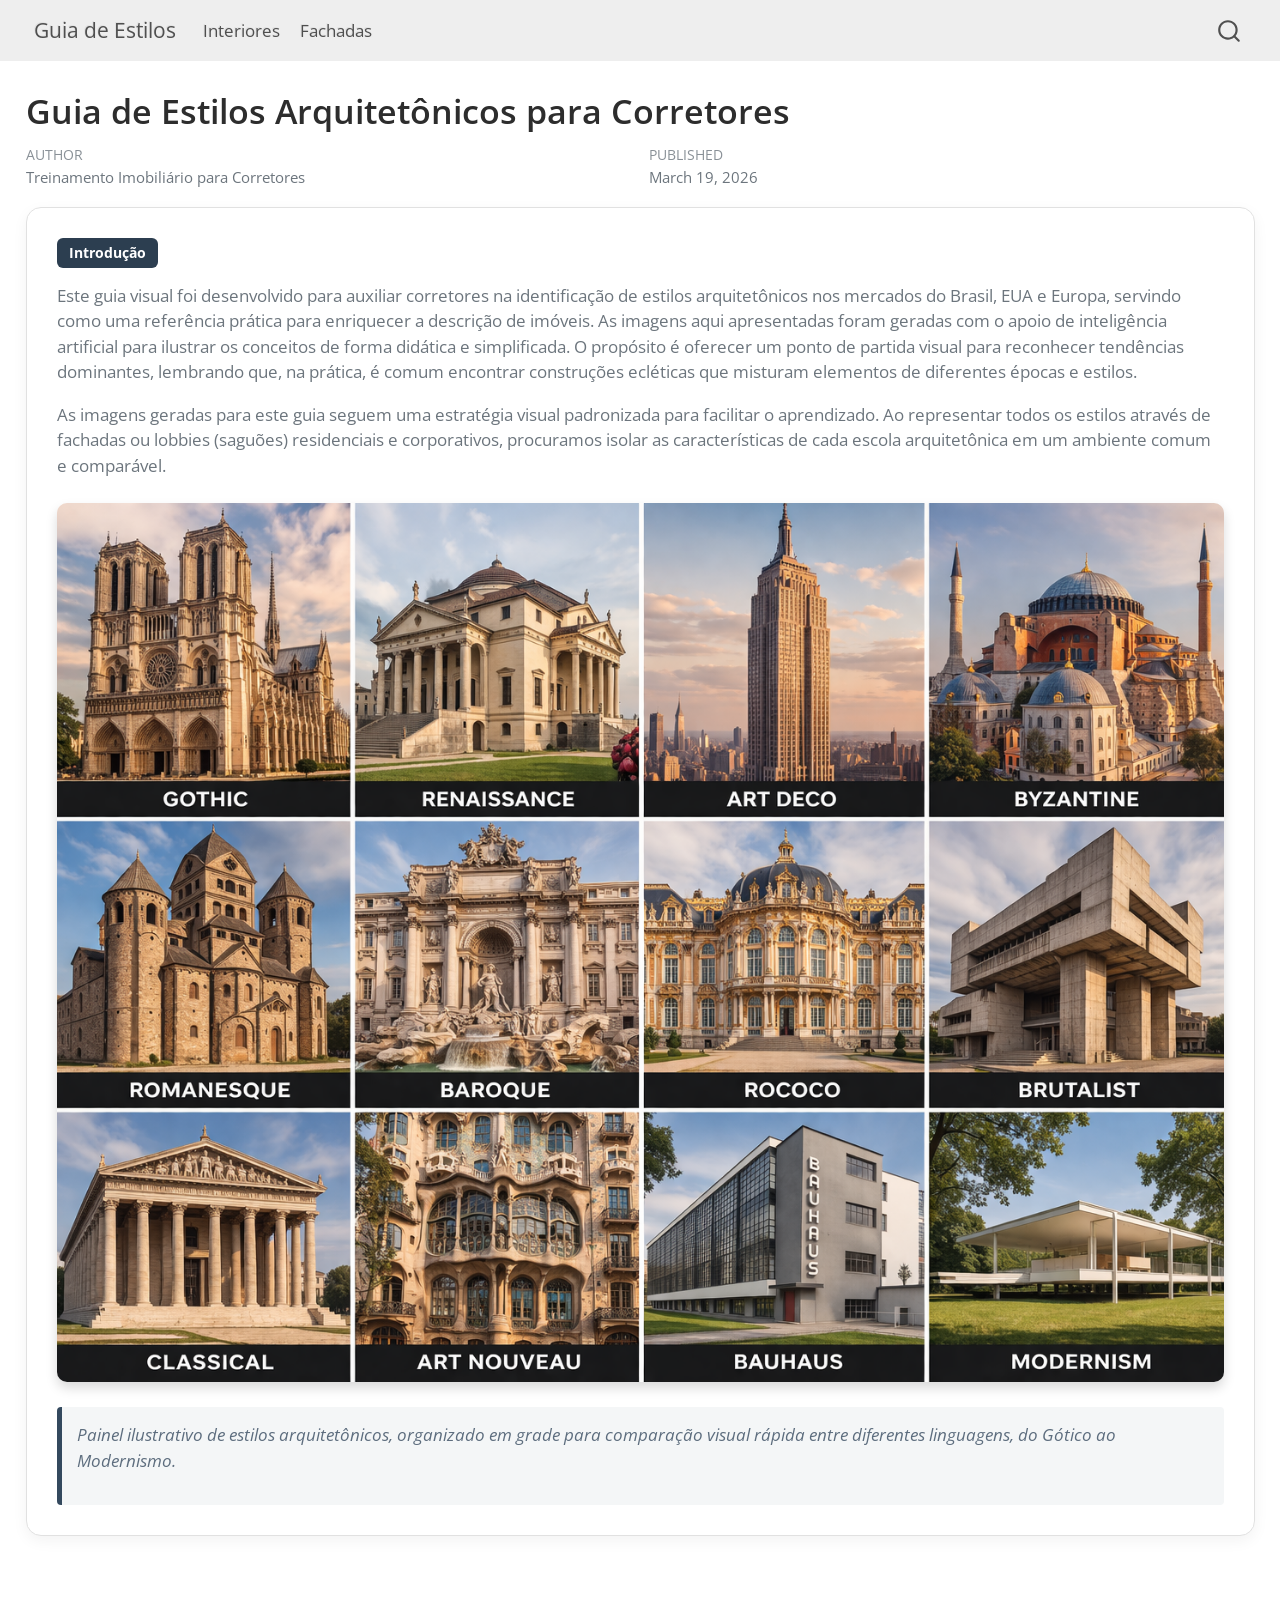
==== index.html @ 8d15aed4 "regular maintenance" ====
<!DOCTYPE html>
<html xmlns="http://www.w3.org/1999/xhtml" lang="en" xml:lang="en"><head>

<meta charset="utf-8">
<meta name="generator" content="quarto-1.8.25">

<meta name="viewport" content="width=device-width, initial-scale=1.0, user-scalable=yes">

<meta name="author" content="Treinamento Imobiliário para Corretores">
<meta name="dcterms.date" content="2026-03-19">

<title>Guia de Estilos Arquitetônicos para Corretores – Guia de Estilos</title>
<style>
code{white-space: pre-wrap;}
span.smallcaps{font-variant: small-caps;}
div.columns{display: flex; gap: min(4vw, 1.5em);}
div.column{flex: auto; overflow-x: auto;}
div.hanging-indent{margin-left: 1.5em; text-indent: -1.5em;}
ul.task-list{list-style: none;}
ul.task-list li input[type="checkbox"] {
  width: 0.8em;
  margin: 0 0.8em 0.2em -1em; /* quarto-specific, see https://github.com/quarto-dev/quarto-cli/issues/4556 */ 
  vertical-align: middle;
}
</style>


<script src="site_libs/quarto-nav/quarto-nav.js"></script>
<script src="site_libs/quarto-nav/headroom.min.js"></script>
<script src="site_libs/clipboard/clipboard.min.js"></script>
<script src="site_libs/quarto-search/autocomplete.umd.js"></script>
<script src="site_libs/quarto-search/fuse.min.js"></script>
<script src="site_libs/quarto-search/quarto-search.js"></script>
<meta name="quarto:offset" content="./">
<script src="site_libs/quarto-html/quarto.js" type="module"></script>
<script src="site_libs/quarto-html/tabsets/tabsets.js" type="module"></script>
<script src="site_libs/quarto-html/axe/axe-check.js" type="module"></script>
<script src="site_libs/quarto-html/popper.min.js"></script>
<script src="site_libs/quarto-html/tippy.umd.min.js"></script>
<script src="site_libs/quarto-html/anchor.min.js"></script>
<link href="site_libs/quarto-html/tippy.css" rel="stylesheet">
<link href="site_libs/quarto-html/quarto-syntax-highlighting-7b89279ff1a6dce999919e0e67d4d9ec.css" rel="stylesheet" id="quarto-text-highlighting-styles">
<script src="site_libs/bootstrap/bootstrap.min.js"></script>
<link href="site_libs/bootstrap/bootstrap-icons.css" rel="stylesheet">
<link href="site_libs/bootstrap/bootstrap-156c5022be28fb4ff5bb7c7b02de766a.min.css" rel="stylesheet" append-hash="true" id="quarto-bootstrap" data-mode="light">
<script src="site_libs/quarto-contrib/glightbox/glightbox.min.js"></script>
<link href="site_libs/quarto-contrib/glightbox/glightbox.min.css" rel="stylesheet">
<link href="site_libs/quarto-contrib/glightbox/lightbox.css" rel="stylesheet">
<script id="quarto-search-options" type="application/json">{
  "location": "navbar",
  "copy-button": false,
  "collapse-after": 3,
  "panel-placement": "end",
  "type": "overlay",
  "limit": 50,
  "keyboard-shortcut": [
    "f",
    "/",
    "s"
  ],
  "show-item-context": false,
  "language": {
    "search-no-results-text": "No results",
    "search-matching-documents-text": "matching documents",
    "search-copy-link-title": "Copy link to search",
    "search-hide-matches-text": "Hide additional matches",
    "search-more-match-text": "more match in this document",
    "search-more-matches-text": "more matches in this document",
    "search-clear-button-title": "Clear",
    "search-text-placeholder": "",
    "search-detached-cancel-button-title": "Cancel",
    "search-submit-button-title": "Submit",
    "search-label": "Search"
  }
}</script>


<link rel="stylesheet" href="custom.css">
</head>

<body class="floating nav-fixed quarto-light">

<div id="quarto-search-results"></div>
  <header id="quarto-header" class="headroom fixed-top">
    <nav class="navbar navbar-expand-lg " data-bs-theme="dark">
      <div class="navbar-container container-fluid">
      <div class="navbar-brand-container mx-auto">
    <a href="./index.html" class="navbar-brand navbar-brand-logo">
    </a>
    <a class="navbar-brand" href="./index.html">
    <span class="navbar-title">Guia de Estilos</span>
    </a>
  </div>
            <div id="quarto-search" class="" title="Search"></div>
          <button class="navbar-toggler" type="button" data-bs-toggle="collapse" data-bs-target="#navbarCollapse" aria-controls="navbarCollapse" role="menu" aria-expanded="false" aria-label="Toggle navigation" onclick="if (window.quartoToggleHeadroom) { window.quartoToggleHeadroom(); }">
  <span class="navbar-toggler-icon"></span>
</button>
          <div class="collapse navbar-collapse" id="navbarCollapse">
            <ul class="navbar-nav navbar-nav-scroll me-auto">
  <li class="nav-item">
    <a class="nav-link" href="./interiores.html"> 
<span class="menu-text">Interiores</span></a>
  </li>  
  <li class="nav-item">
    <a class="nav-link" href="./fachadas.html"> 
<span class="menu-text">Fachadas</span></a>
  </li>  
</ul>
          </div> <!-- /navcollapse -->
            <div class="quarto-navbar-tools">
</div>
      </div> <!-- /container-fluid -->
    </nav>
</header>
<!-- content -->
<div id="quarto-content" class="quarto-container page-columns page-rows-contents page-layout-full page-navbar">
<!-- sidebar -->
  
<div id="quarto-sidebar-glass" class="quarto-sidebar-collapse-item" data-bs-toggle="collapse" data-bs-target=".quarto-sidebar-collapse-item"></div>
<!-- margin-sidebar -->
    <div id="quarto-margin-sidebar" class="sidebar margin-sidebar zindex-bottom">
    </div>
<!-- main -->
<main class="content column-page" id="quarto-document-content">

<header id="title-block-header" class="quarto-title-block default">
<div class="quarto-title">
<h1 class="title">Guia de Estilos Arquitetônicos para Corretores</h1>
</div>



<div class="quarto-title-meta column-page">

    <div>
    <div class="quarto-title-meta-heading">Author</div>
    <div class="quarto-title-meta-contents">
             <p>Treinamento Imobiliário para Corretores </p>
          </div>
  </div>
    
    <div>
    <div class="quarto-title-meta-heading">Published</div>
    <div class="quarto-title-meta-contents">
      <p class="date">March 19, 2026</p>
    </div>
  </div>
  
    
  </div>
  


</header>


<div class="style-section">
<p><span class="category-tag">Introdução</span> Este guia visual foi desenvolvido para auxiliar corretores na identificação de estilos arquitetônicos nos mercados do Brasil, EUA e Europa, servindo como uma referência prática para enriquecer a descrição de imóveis. As imagens aqui apresentadas foram geradas com o apoio de inteligência artificial para ilustrar os conceitos de forma didática e simplificada. O propósito é oferecer um ponto de partida visual para reconhecer tendências dominantes, lembrando que, na prática, é comum encontrar construções ecléticas que misturam elementos de diferentes épocas e estilos.</p>
<p>As imagens geradas para este guia seguem uma estratégia visual padronizada para facilitar o aprendizado. Ao representar todos os estilos através de fachadas ou lobbies (saguões) residenciais e corporativos, procuramos isolar as características de cada escola arquitetônica em um ambiente comum e comparável.</p>
<div class="image-container">
<p><a href="fachadas/painel1.png" class="lightbox" data-gallery="quarto-lightbox-gallery-1"><img src="fachadas/painel1.png" class="img-fluid"></a></p>
</div>
<div class="broker-tip">
<p>Painel ilustrativo de estilos arquitetônicos, organizado em grade para comparação visual rápida entre diferentes linguagens, do Gótico ao Modernismo.</p>
</div>
</div>



</main> <!-- /main -->
<script id="quarto-html-after-body" type="application/javascript">
  window.document.addEventListener("DOMContentLoaded", function (event) {
    const icon = "";
    const anchorJS = new window.AnchorJS();
    anchorJS.options = {
      placement: 'right',
      icon: icon
    };
    anchorJS.add('.anchored');
    const isCodeAnnotation = (el) => {
      for (const clz of el.classList) {
        if (clz.startsWith('code-annotation-')) {                     
          return true;
        }
      }
      return false;
    }
    const onCopySuccess = function(e) {
      // button target
      const button = e.trigger;
      // don't keep focus
      button.blur();
      // flash "checked"
      button.classList.add('code-copy-button-checked');
      var currentTitle = button.getAttribute("title");
      button.setAttribute("title", "Copied!");
      let tooltip;
      if (window.bootstrap) {
        button.setAttribute("data-bs-toggle", "tooltip");
        button.setAttribute("data-bs-placement", "left");
        button.setAttribute("data-bs-title", "Copied!");
        tooltip = new bootstrap.Tooltip(button, 
          { trigger: "manual", 
            customClass: "code-copy-button-tooltip",
            offset: [0, -8]});
        tooltip.show();    
      }
      setTimeout(function() {
        if (tooltip) {
          tooltip.hide();
          button.removeAttribute("data-bs-title");
          button.removeAttribute("data-bs-toggle");
          button.removeAttribute("data-bs-placement");
        }
        button.setAttribute("title", currentTitle);
        button.classList.remove('code-copy-button-checked');
      }, 1000);
      // clear code selection
      e.clearSelection();
    }
    const getTextToCopy = function(trigger) {
      const outerScaffold = trigger.parentElement.cloneNode(true);
      const codeEl = outerScaffold.querySelector('code');
      for (const childEl of codeEl.children) {
        if (isCodeAnnotation(childEl)) {
          childEl.remove();
        }
      }
      return codeEl.innerText;
    }
    const clipboard = new window.ClipboardJS('.code-copy-button:not([data-in-quarto-modal])', {
      text: getTextToCopy
    });
    clipboard.on('success', onCopySuccess);
    if (window.document.getElementById('quarto-embedded-source-code-modal')) {
      const clipboardModal = new window.ClipboardJS('.code-copy-button[data-in-quarto-modal]', {
        text: getTextToCopy,
        container: window.document.getElementById('quarto-embedded-source-code-modal')
      });
      clipboardModal.on('success', onCopySuccess);
    }
      var localhostRegex = new RegExp(/^(?:http|https):\/\/localhost\:?[0-9]*\//);
      var mailtoRegex = new RegExp(/^mailto:/);
        var filterRegex = new RegExp('/' + window.location.host + '/');
      var isInternal = (href) => {
          return filterRegex.test(href) || localhostRegex.test(href) || mailtoRegex.test(href);
      }
      // Inspect non-navigation links and adorn them if external
     var links = window.document.querySelectorAll('a[href]:not(.nav-link):not(.navbar-brand):not(.toc-action):not(.sidebar-link):not(.sidebar-item-toggle):not(.pagination-link):not(.no-external):not([aria-hidden]):not(.dropdown-item):not(.quarto-navigation-tool):not(.about-link)');
      for (var i=0; i<links.length; i++) {
        const link = links[i];
        if (!isInternal(link.href)) {
          // undo the damage that might have been done by quarto-nav.js in the case of
          // links that we want to consider external
          if (link.dataset.originalHref !== undefined) {
            link.href = link.dataset.originalHref;
          }
        }
      }
    function tippyHover(el, contentFn, onTriggerFn, onUntriggerFn) {
      const config = {
        allowHTML: true,
        maxWidth: 500,
        delay: 100,
        arrow: false,
        appendTo: function(el) {
            return el.parentElement;
        },
        interactive: true,
        interactiveBorder: 10,
        theme: 'quarto',
        placement: 'bottom-start',
      };
      if (contentFn) {
        config.content = contentFn;
      }
      if (onTriggerFn) {
        config.onTrigger = onTriggerFn;
      }
      if (onUntriggerFn) {
        config.onUntrigger = onUntriggerFn;
      }
      window.tippy(el, config); 
    }
    const noterefs = window.document.querySelectorAll('a[role="doc-noteref"]');
    for (var i=0; i<noterefs.length; i++) {
      const ref = noterefs[i];
      tippyHover(ref, function() {
        // use id or data attribute instead here
        let href = ref.getAttribute('data-footnote-href') || ref.getAttribute('href');
        try { href = new URL(href).hash; } catch {}
        const id = href.replace(/^#\/?/, "");
        const note = window.document.getElementById(id);
        if (note) {
          return note.innerHTML;
        } else {
          return "";
        }
      });
    }
    const xrefs = window.document.querySelectorAll('a.quarto-xref');
    const processXRef = (id, note) => {
      // Strip column container classes
      const stripColumnClz = (el) => {
        el.classList.remove("page-full", "page-columns");
        if (el.children) {
          for (const child of el.children) {
            stripColumnClz(child);
          }
        }
      }
      stripColumnClz(note)
      if (id === null || id.startsWith('sec-')) {
        // Special case sections, only their first couple elements
        const container = document.createElement("div");
        if (note.children && note.children.length > 2) {
          container.appendChild(note.children[0].cloneNode(true));
          for (let i = 1; i < note.children.length; i++) {
            const child = note.children[i];
            if (child.tagName === "P" && child.innerText === "") {
              continue;
            } else {
              container.appendChild(child.cloneNode(true));
              break;
            }
          }
          if (window.Quarto?.typesetMath) {
            window.Quarto.typesetMath(container);
          }
          return container.innerHTML
        } else {
          if (window.Quarto?.typesetMath) {
            window.Quarto.typesetMath(note);
          }
          return note.innerHTML;
        }
      } else {
        // Remove any anchor links if they are present
        const anchorLink = note.querySelector('a.anchorjs-link');
        if (anchorLink) {
          anchorLink.remove();
        }
        if (window.Quarto?.typesetMath) {
          window.Quarto.typesetMath(note);
        }
        if (note.classList.contains("callout")) {
          return note.outerHTML;
        } else {
          return note.innerHTML;
        }
      }
    }
    for (var i=0; i<xrefs.length; i++) {
      const xref = xrefs[i];
      tippyHover(xref, undefined, function(instance) {
        instance.disable();
        let url = xref.getAttribute('href');
        let hash = undefined; 
        if (url.startsWith('#')) {
          hash = url;
        } else {
          try { hash = new URL(url).hash; } catch {}
        }
        if (hash) {
          const id = hash.replace(/^#\/?/, "");
          const note = window.document.getElementById(id);
          if (note !== null) {
            try {
              const html = processXRef(id, note.cloneNode(true));
              instance.setContent(html);
            } finally {
              instance.enable();
              instance.show();
            }
          } else {
            // See if we can fetch this
            fetch(url.split('#')[0])
            .then(res => res.text())
            .then(html => {
              const parser = new DOMParser();
              const htmlDoc = parser.parseFromString(html, "text/html");
              const note = htmlDoc.getElementById(id);
              if (note !== null) {
                const html = processXRef(id, note);
                instance.setContent(html);
              } 
            }).finally(() => {
              instance.enable();
              instance.show();
            });
          }
        } else {
          // See if we can fetch a full url (with no hash to target)
          // This is a special case and we should probably do some content thinning / targeting
          fetch(url)
          .then(res => res.text())
          .then(html => {
            const parser = new DOMParser();
            const htmlDoc = parser.parseFromString(html, "text/html");
            const note = htmlDoc.querySelector('main.content');
            if (note !== null) {
              // This should only happen for chapter cross references
              // (since there is no id in the URL)
              // remove the first header
              if (note.children.length > 0 && note.children[0].tagName === "HEADER") {
                note.children[0].remove();
              }
              const html = processXRef(null, note);
              instance.setContent(html);
            } 
          }).finally(() => {
            instance.enable();
            instance.show();
          });
        }
      }, function(instance) {
      });
    }
        let selectedAnnoteEl;
        const selectorForAnnotation = ( cell, annotation) => {
          let cellAttr = 'data-code-cell="' + cell + '"';
          let lineAttr = 'data-code-annotation="' +  annotation + '"';
          const selector = 'span[' + cellAttr + '][' + lineAttr + ']';
          return selector;
        }
        const selectCodeLines = (annoteEl) => {
          const doc = window.document;
          const targetCell = annoteEl.getAttribute("data-target-cell");
          const targetAnnotation = annoteEl.getAttribute("data-target-annotation");
          const annoteSpan = window.document.querySelector(selectorForAnnotation(targetCell, targetAnnotation));
          const lines = annoteSpan.getAttribute("data-code-lines").split(",");
          const lineIds = lines.map((line) => {
            return targetCell + "-" + line;
          })
          let top = null;
          let height = null;
          let parent = null;
          if (lineIds.length > 0) {
              //compute the position of the single el (top and bottom and make a div)
              const el = window.document.getElementById(lineIds[0]);
              top = el.offsetTop;
              height = el.offsetHeight;
              parent = el.parentElement.parentElement;
            if (lineIds.length > 1) {
              const lastEl = window.document.getElementById(lineIds[lineIds.length - 1]);
              const bottom = lastEl.offsetTop + lastEl.offsetHeight;
              height = bottom - top;
            }
            if (top !== null && height !== null && parent !== null) {
              // cook up a div (if necessary) and position it 
              let div = window.document.getElementById("code-annotation-line-highlight");
              if (div === null) {
                div = window.document.createElement("div");
                div.setAttribute("id", "code-annotation-line-highlight");
                div.style.position = 'absolute';
                parent.appendChild(div);
              }
              div.style.top = top - 2 + "px";
              div.style.height = height + 4 + "px";
              div.style.left = 0;
              let gutterDiv = window.document.getElementById("code-annotation-line-highlight-gutter");
              if (gutterDiv === null) {
                gutterDiv = window.document.createElement("div");
                gutterDiv.setAttribute("id", "code-annotation-line-highlight-gutter");
                gutterDiv.style.position = 'absolute';
                const codeCell = window.document.getElementById(targetCell);
                const gutter = codeCell.querySelector('.code-annotation-gutter');
                gutter.appendChild(gutterDiv);
              }
              gutterDiv.style.top = top - 2 + "px";
              gutterDiv.style.height = height + 4 + "px";
            }
            selectedAnnoteEl = annoteEl;
          }
        };
        const unselectCodeLines = () => {
          const elementsIds = ["code-annotation-line-highlight", "code-annotation-line-highlight-gutter"];
          elementsIds.forEach((elId) => {
            const div = window.document.getElementById(elId);
            if (div) {
              div.remove();
            }
          });
          selectedAnnoteEl = undefined;
        };
          // Handle positioning of the toggle
      window.addEventListener(
        "resize",
        throttle(() => {
          elRect = undefined;
          if (selectedAnnoteEl) {
            selectCodeLines(selectedAnnoteEl);
          }
        }, 10)
      );
      function throttle(fn, ms) {
      let throttle = false;
      let timer;
        return (...args) => {
          if(!throttle) { // first call gets through
              fn.apply(this, args);
              throttle = true;
          } else { // all the others get throttled
              if(timer) clearTimeout(timer); // cancel #2
              timer = setTimeout(() => {
                fn.apply(this, args);
                timer = throttle = false;
              }, ms);
          }
        };
      }
        // Attach click handler to the DT
        const annoteDls = window.document.querySelectorAll('dt[data-target-cell]');
        for (const annoteDlNode of annoteDls) {
          annoteDlNode.addEventListener('click', (event) => {
            const clickedEl = event.target;
            if (clickedEl !== selectedAnnoteEl) {
              unselectCodeLines();
              const activeEl = window.document.querySelector('dt[data-target-cell].code-annotation-active');
              if (activeEl) {
                activeEl.classList.remove('code-annotation-active');
              }
              selectCodeLines(clickedEl);
              clickedEl.classList.add('code-annotation-active');
            } else {
              // Unselect the line
              unselectCodeLines();
              clickedEl.classList.remove('code-annotation-active');
            }
          });
        }
    const findCites = (el) => {
      const parentEl = el.parentElement;
      if (parentEl) {
        const cites = parentEl.dataset.cites;
        if (cites) {
          return {
            el,
            cites: cites.split(' ')
          };
        } else {
          return findCites(el.parentElement)
        }
      } else {
        return undefined;
      }
    };
    var bibliorefs = window.document.querySelectorAll('a[role="doc-biblioref"]');
    for (var i=0; i<bibliorefs.length; i++) {
      const ref = bibliorefs[i];
      const citeInfo = findCites(ref);
      if (citeInfo) {
        tippyHover(citeInfo.el, function() {
          var popup = window.document.createElement('div');
          citeInfo.cites.forEach(function(cite) {
            var citeDiv = window.document.createElement('div');
            citeDiv.classList.add('hanging-indent');
            citeDiv.classList.add('csl-entry');
            var biblioDiv = window.document.getElementById('ref-' + cite);
            if (biblioDiv) {
              citeDiv.innerHTML = biblioDiv.innerHTML;
            }
            popup.appendChild(citeDiv);
          });
          return popup.innerHTML;
        });
      }
    }
  });
  </script>
</div> <!-- /content -->
<script>var lightboxQuarto = GLightbox({"closeEffect":"zoom","descPosition":"bottom","loop":false,"openEffect":"zoom","selector":".lightbox"});
(function() {
  let previousOnload = window.onload;
  window.onload = () => {
    if (previousOnload) {
      previousOnload();
    }
    lightboxQuarto.on('slide_before_load', (data) => {
      const { slideIndex, slideNode, slideConfig, player, trigger } = data;
      const href = trigger.getAttribute('href');
      if (href !== null) {
        const imgEl = window.document.querySelector(`a[href="${href}"] img`);
        if (imgEl !== null) {
          const srcAttr = imgEl.getAttribute("src");
          if (srcAttr && srcAttr.startsWith("data:")) {
            slideConfig.href = srcAttr;
          }
        }
      } 
    });
  
    lightboxQuarto.on('slide_after_load', (data) => {
      const { slideIndex, slideNode, slideConfig, player, trigger } = data;
      if (window.Quarto?.typesetMath) {
        window.Quarto.typesetMath(slideNode);
      }
    });
  
  };
  
})();
          </script>




</body></html>
---- site_libs/quarto-html/tippy.css ----
.tippy-box[data-animation=fade][data-state=hidden]{opacity:0}[data-tippy-root]{max-width:calc(100vw - 10px)}.tippy-box{position:relative;background-color:#333;color:#fff;border-radius:4px;font-size:14px;line-height:1.4;white-space:normal;outline:0;transition-property:transform,visibility,opacity}.tippy-box[data-placement^=top]>.tippy-arrow{bottom:0}.tippy-box[data-placement^=top]>.tippy-arrow:before{bottom:-7px;left:0;border-width:8px 8px 0;border-top-color:initial;transform-origin:center top}.tippy-box[data-placement^=bottom]>.tippy-arrow{top:0}.tippy-box[data-placement^=bottom]>.tippy-arrow:before{top:-7px;left:0;border-width:0 8px 8px;border-bottom-color:initial;transform-origin:center bottom}.tippy-box[data-placement^=left]>.tippy-arrow{right:0}.tippy-box[data-placement^=left]>.tippy-arrow:before{border-width:8px 0 8px 8px;border-left-color:initial;right:-7px;transform-origin:center left}.tippy-box[data-placement^=right]>.tippy-arrow{left:0}.tippy-box[data-placement^=right]>.tippy-arrow:before{left:-7px;border-width:8px 8px 8px 0;border-right-color:initial;transform-origin:center right}.tippy-box[data-inertia][data-state=visible]{transition-timing-function:cubic-bezier(.54,1.5,.38,1.11)}.tippy-arrow{width:16px;height:16px;color:#333}.tippy-arrow:before{content:"";position:absolute;border-color:transparent;border-style:solid}.tippy-content{position:relative;padding:5px 9px;z-index:1}
---- site_libs/quarto-html/quarto-syntax-highlighting-7b89279ff1a6dce999919e0e67d4d9ec.css ----
/* quarto syntax highlight colors */
:root {
  --quarto-hl-ot-color: #003B4F;
  --quarto-hl-at-color: #657422;
  --quarto-hl-ss-color: #20794D;
  --quarto-hl-an-color: #5E5E5E;
  --quarto-hl-fu-color: #4758AB;
  --quarto-hl-st-color: #20794D;
  --quarto-hl-cf-color: #003B4F;
  --quarto-hl-op-color: #5E5E5E;
  --quarto-hl-er-color: #AD0000;
  --quarto-hl-bn-color: #AD0000;
  --quarto-hl-al-color: #AD0000;
  --quarto-hl-va-color: #111111;
  --quarto-hl-bu-color: inherit;
  --quarto-hl-ex-color: inherit;
  --quarto-hl-pp-color: #AD0000;
  --quarto-hl-in-color: #5E5E5E;
  --quarto-hl-vs-color: #20794D;
  --quarto-hl-wa-color: #5E5E5E;
  --quarto-hl-do-color: #5E5E5E;
  --quarto-hl-im-color: #00769E;
  --quarto-hl-ch-color: #20794D;
  --quarto-hl-dt-color: #AD0000;
  --quarto-hl-fl-color: #AD0000;
  --quarto-hl-co-color: #5E5E5E;
  --quarto-hl-cv-color: #5E5E5E;
  --quarto-hl-cn-color: #8f5902;
  --quarto-hl-sc-color: #5E5E5E;
  --quarto-hl-dv-color: #AD0000;
  --quarto-hl-kw-color: #003B4F;
}

/* other quarto variables */
:root {
  --quarto-font-monospace: SFMono-Regular, Menlo, Monaco, Consolas, "Liberation Mono", "Courier New", monospace;
}

/* syntax highlight based on Pandoc's rules */
pre > code.sourceCode > span {
  color: #003B4F;
}

code.sourceCode > span {
  color: #003B4F;
}

div.sourceCode,
div.sourceCode pre.sourceCode {
  color: #003B4F;
}

/* Normal */
code span {
  color: #003B4F;
}

/* Alert */
code span.al {
  color: #AD0000;
  font-style: inherit;
}

/* Annotation */
code span.an {
  color: #5E5E5E;
  font-style: inherit;
}

/* Attribute */
code span.at {
  color: #657422;
  font-style: inherit;
}

/* BaseN */
code span.bn {
  color: #AD0000;
  font-style: inherit;
}

/* BuiltIn */
code span.bu {
  font-style: inherit;
}

/* ControlFlow */
code span.cf {
  color: #003B4F;
  font-weight: bold;
  font-style: inherit;
}

/* Char */
code span.ch {
  color: #20794D;
  font-style: inherit;
}

/* Constant */
code span.cn {
  color: #8f5902;
  font-style: inherit;
}

/* Comment */
code span.co {
  color: #5E5E5E;
  font-style: inherit;
}

/* CommentVar */
code span.cv {
  color: #5E5E5E;
  font-style: italic;
}

/* Documentation */
code span.do {
  color: #5E5E5E;
  font-style: italic;
}

/* DataType */
code span.dt {
  color: #AD0000;
  font-style: inherit;
}

/* DecVal */
code span.dv {
  color: #AD0000;
  font-style: inherit;
}

/* Error */
code span.er {
  color: #AD0000;
  font-style: inherit;
}

/* Extension */
code span.ex {
  font-style: inherit;
}

/* Float */
code span.fl {
  color: #AD0000;
  font-style: inherit;
}

/* Function */
code span.fu {
  color: #4758AB;
  font-style: inherit;
}

/* Import */
code span.im {
  color: #00769E;
  font-style: inherit;
}

/* Information */
code span.in {
  color: #5E5E5E;
  font-style: inherit;
}

/* Keyword */
code span.kw {
  color: #003B4F;
  font-weight: bold;
  font-style: inherit;
}

/* Operator */
code span.op {
  color: #5E5E5E;
  font-style: inherit;
}

/* Other */
code span.ot {
  color: #003B4F;
  font-style: inherit;
}

/* Preprocessor */
code span.pp {
  color: #AD0000;
  font-style: inherit;
}

/* SpecialChar */
code span.sc {
  color: #5E5E5E;
  font-style: inherit;
}

/* SpecialString */
code span.ss {
  color: #20794D;
  font-style: inherit;
}

/* String */
code span.st {
  color: #20794D;
  font-style: inherit;
}

/* Variable */
code span.va {
  color: #111111;
  font-style: inherit;
}

/* VerbatimString */
code span.vs {
  color: #20794D;
  font-style: inherit;
}

/* Warning */
code span.wa {
  color: #5E5E5E;
  font-style: italic;
}

.prevent-inlining {
  content: "</";
}

/*# sourceMappingURL=3944bc705cfaf4c80e56f77c5205168a.css.map */
---- custom.css ----
/* Isso remove a margem máxima que o Quarto impõe por padrão */
.quarto-container, .page-columns, .main-content {
  max-width: 100% !important;
  width: 100% !important;
}

.style-section {
  border: 1px solid #e1e1e1;
  padding: 30px;
  border-radius: 15px;
  margin-bottom: 60px;
  background-color: #ffffff;
  box-shadow: 0 5px 15px rgba(0,0,0,0.05);
}
.category-tag {
  display: block; 
  width: fit-content; 
  background-color: #2c3e50;
  color: white;
  padding: 4px 12px;
  border-radius: 6px;
  font-size: 0.85em;
  font-weight: bold;
  margin-bottom: 15px;
}
.broker-tip {
  font-style: italic;
  color: #5d6d7e;
  background-color: #f4f6f7;
  padding: 15px;
  border-left: 5px solid #34495e;
  margin-top: 15px;
  border-radius: 4px;
}
img {
  width: 100%; /* Garante que todas as imagens ocupem a mesma largura */
  max-width: 100%;
  border-radius: 10px;
  margin: 25px 0;
  display: block;
  margin-left: auto;
  margin-right: auto;
  box-shadow: 0 6px 12px rgba(0,0,0,0.15);
}
h2 { color: #2c3e50; border-bottom: 4px solid #2c3e50; padding-bottom: 15px; margin-top: 50px;}
h3 { color: #2980b9; margin-top: 35px; }

/* Removemos a restrição de tamanho da grid para que as imagens fiquem uniformes */
.image-container {
  width: 100%;
}
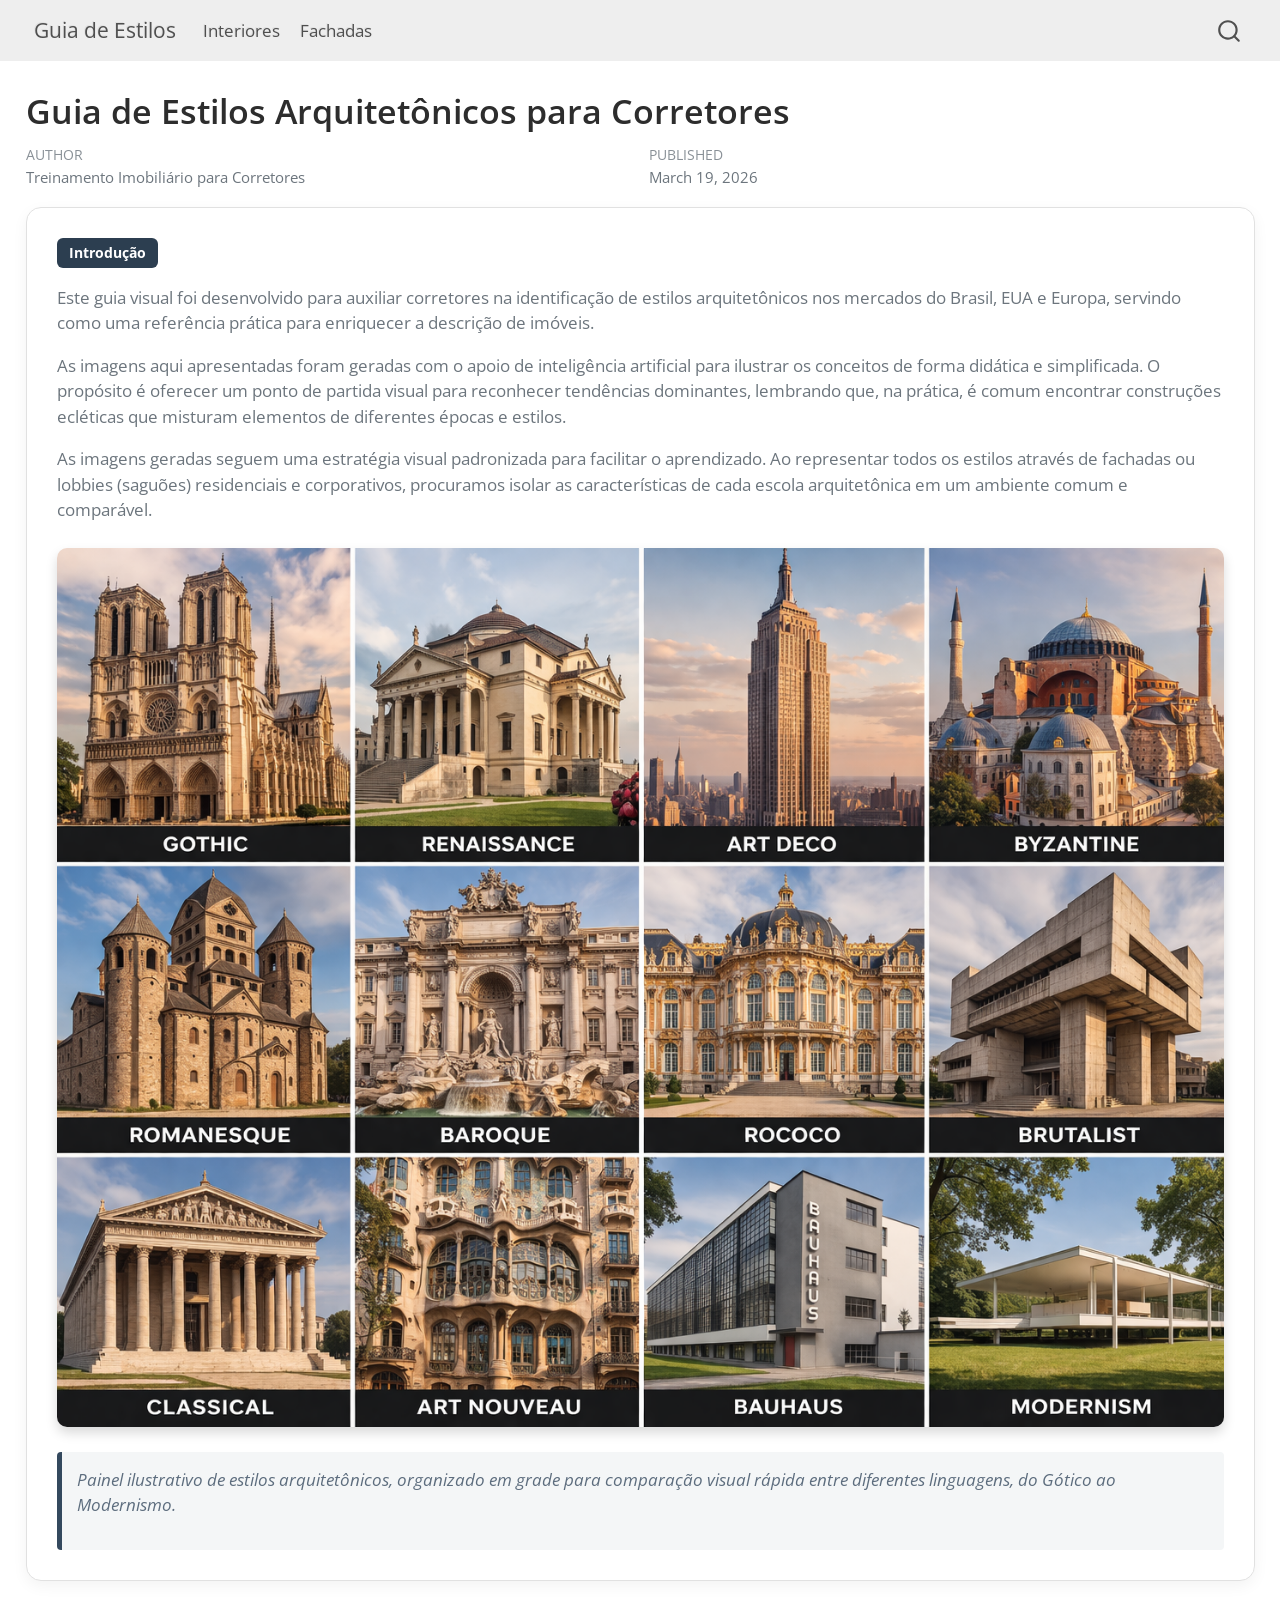
==== commit 1260e5d5: "regular maintenance" ====
--- a/index.html
+++ b/index.html
@@ -155,8 +155,15 @@
 
 
 <div class="style-section">
-<p><span class="category-tag">Introdução</span> Este guia visual foi desenvolvido para auxiliar corretores na identificação de estilos arquitetônicos nos mercados do Brasil, EUA e Europa, servindo como uma referência prática para enriquecer a descrição de imóveis. As imagens aqui apresentadas foram geradas com o apoio de inteligência artificial para ilustrar os conceitos de forma didática e simplificada. O propósito é oferecer um ponto de partida visual para reconhecer tendências dominantes, lembrando que, na prática, é comum encontrar construções ecléticas que misturam elementos de diferentes épocas e estilos.</p>
-<p>As imagens geradas para este guia seguem uma estratégia visual padronizada para facilitar o aprendizado. Ao representar todos os estilos através de fachadas ou lobbies (saguões) residenciais e corporativos, procuramos isolar as características de cada escola arquitetônica em um ambiente comum e comparável.</p>
+<p><span class="category-tag">Introdução</span></p>
+<div class="show-on-mobile">
+<p>Guia visual para auxiliar corretores na identificação de estilos arquitetônicos, com exemplos gerados por IA para fins didáticos. As imagens padronizadas facilitam a comparação, considerando que muitos imóveis combinam diferentes influências.</p>
+</div>
+<div class="hide-on-mobile">
+<p>Este guia visual foi desenvolvido para auxiliar corretores na identificação de estilos arquitetônicos nos mercados do Brasil, EUA e Europa, servindo como uma referência prática para enriquecer a descrição de imóveis.</p>
+<p>As imagens aqui apresentadas foram geradas com o apoio de inteligência artificial para ilustrar os conceitos de forma didática e simplificada. O propósito é oferecer um ponto de partida visual para reconhecer tendências dominantes, lembrando que, na prática, é comum encontrar construções ecléticas que misturam elementos de diferentes épocas e estilos.</p>
+<p>As imagens geradas seguem uma estratégia visual padronizada para facilitar o aprendizado. Ao representar todos os estilos através de fachadas ou lobbies (saguões) residenciais e corporativos, procuramos isolar as características de cada escola arquitetônica em um ambiente comum e comparável.</p>
+</div>
 <div class="image-container">
 <p><a href="fachadas/painel1.png" class="lightbox" data-gallery="quarto-lightbox-gallery-1"><img src="fachadas/painel1.png" class="img-fluid"></a></p>
 </div>
--- a/custom.css
+++ b/custom.css
@@ -51,3 +51,10 @@
   width: 100%;
 }
 
+.show-on-mobile { display: none; }
+
+@media (max-width: 768px) {
+  .hide-on-mobile { display: none; }
+  .show-on-mobile { display: block; }
+}
+
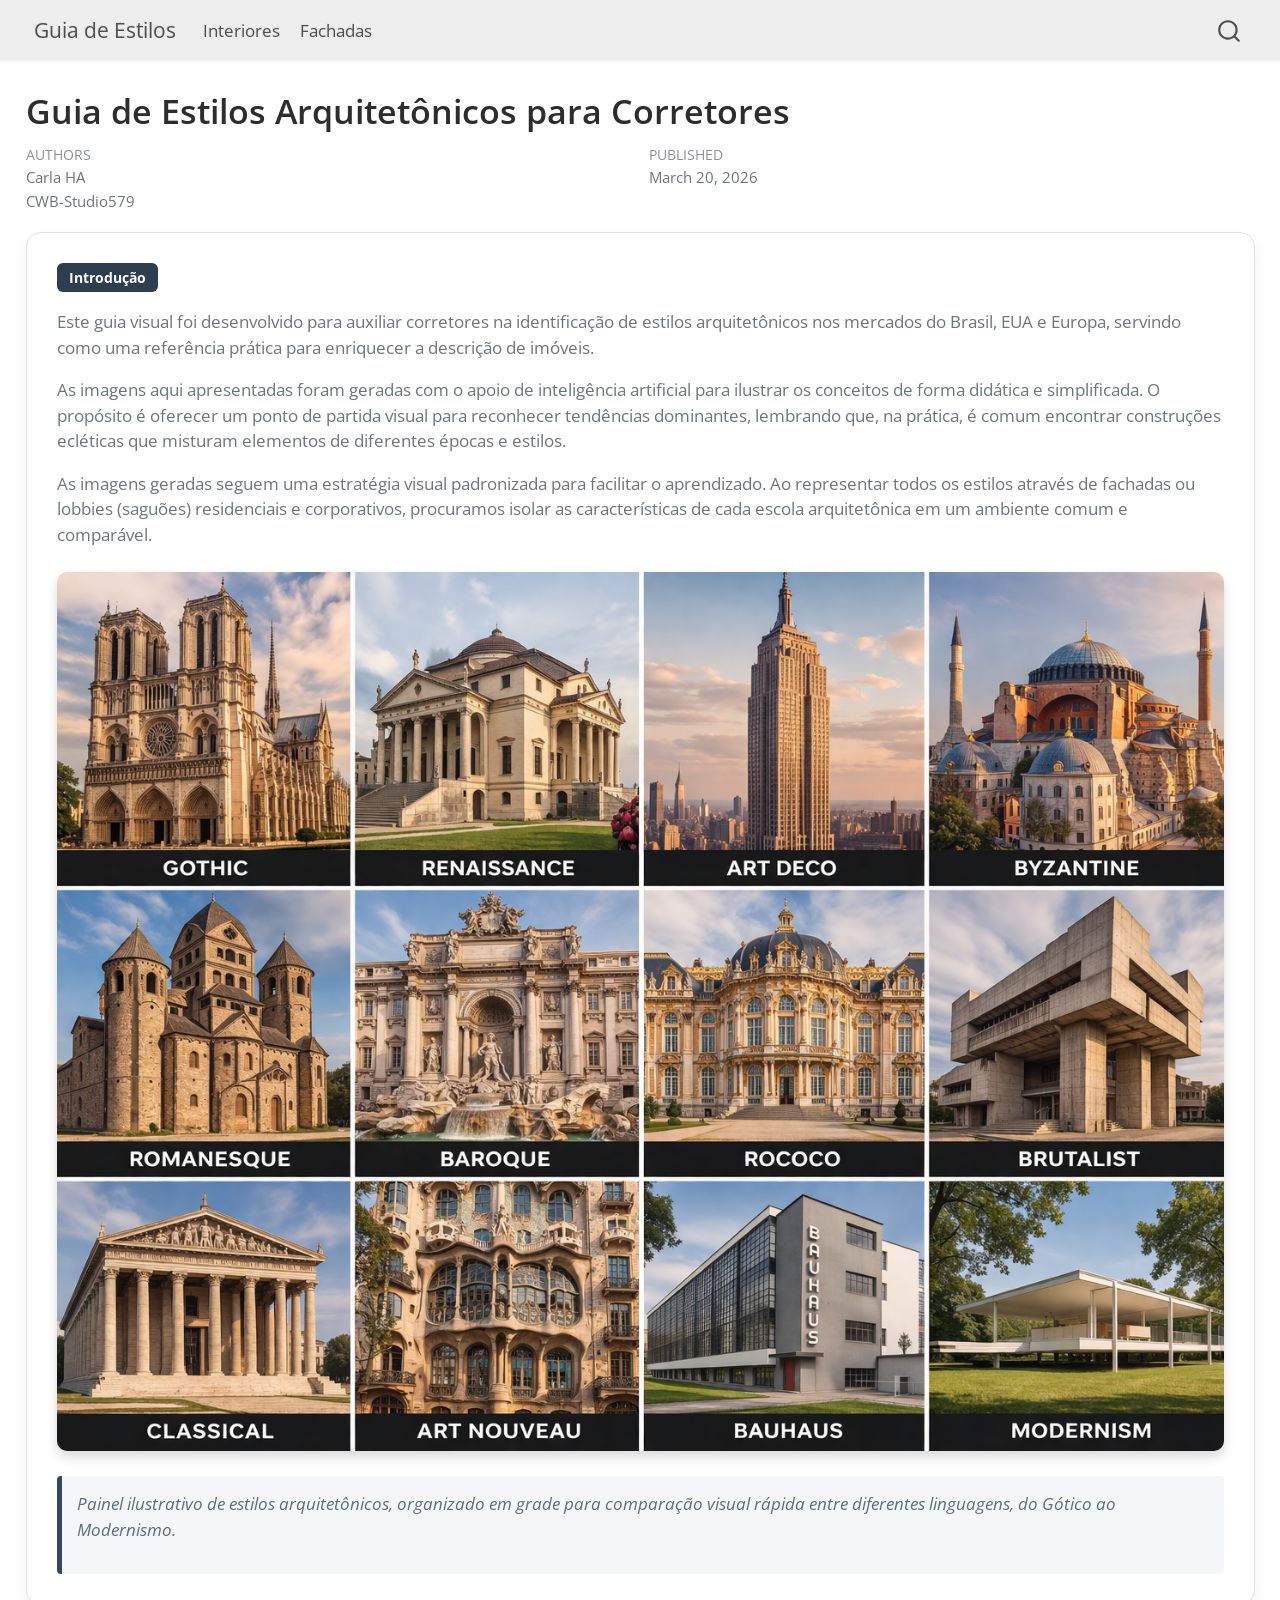
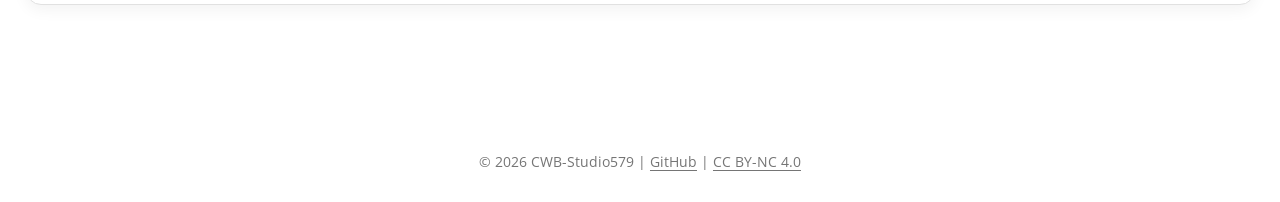
==== commit f633bdd5: "regular maintenance" ====
--- a/index.html
+++ b/index.html
@@ -6,8 +6,9 @@
 
 <meta name="viewport" content="width=device-width, initial-scale=1.0, user-scalable=yes">
 
-<meta name="author" content="Treinamento Imobiliário para Corretores">
-<meta name="dcterms.date" content="2026-03-19">
+<meta name="author" content="Carla HA">
+<meta name="author" content="CWB-Studio579">
+<meta name="dcterms.date" content="2026-03-20">
 
 <title>Guia de Estilos Arquitetônicos para Corretores – Guia de Estilos</title>
 <style>
@@ -133,16 +134,17 @@
 <div class="quarto-title-meta column-page">
 
     <div>
-    <div class="quarto-title-meta-heading">Author</div>
+    <div class="quarto-title-meta-heading">Authors</div>
     <div class="quarto-title-meta-contents">
-             <p>Treinamento Imobiliário para Corretores </p>
+             <p>Carla HA </p>
+             <p>CWB-Studio579 </p>
           </div>
   </div>
     
     <div>
     <div class="quarto-title-meta-heading">Published</div>
     <div class="quarto-title-meta-contents">
-      <p class="date">March 19, 2026</p>
+      <p class="date">March 20, 2026</p>
     </div>
   </div>
   
@@ -157,18 +159,21 @@
 <div class="style-section">
 <p><span class="category-tag">Introdução</span></p>
 <div class="show-on-mobile">
-<p>Guia visual para auxiliar corretores na identificação de estilos arquitetônicos, com exemplos gerados por IA para fins didáticos. As imagens padronizadas facilitam a comparação, considerando que muitos imóveis combinam diferentes influências.</p>
+Guia visual para auxiliar corretores na identificação de estilos arquitetônicos, com exemplos gerados por IA para fins didáticos. As imagens padronizadas facilitam a comparação, considerando que muitos imóveis combinam diferentes influências.
+<div class="tutorial-grid">
+<p><a href="./interiores.html" class="tutorial-card"> <img src="images/interiores.jpeg" alt="Tutorial 1"> </a> <a href="./fachadas.html" class="tutorial-card"> <img src="images/fachadas.jpeg" alt="Tutorial 2"> </a></p>
+</div>
 </div>
 <div class="hide-on-mobile">
 <p>Este guia visual foi desenvolvido para auxiliar corretores na identificação de estilos arquitetônicos nos mercados do Brasil, EUA e Europa, servindo como uma referência prática para enriquecer a descrição de imóveis.</p>
 <p>As imagens aqui apresentadas foram geradas com o apoio de inteligência artificial para ilustrar os conceitos de forma didática e simplificada. O propósito é oferecer um ponto de partida visual para reconhecer tendências dominantes, lembrando que, na prática, é comum encontrar construções ecléticas que misturam elementos de diferentes épocas e estilos.</p>
 <p>As imagens geradas seguem uma estratégia visual padronizada para facilitar o aprendizado. Ao representar todos os estilos através de fachadas ou lobbies (saguões) residenciais e corporativos, procuramos isolar as características de cada escola arquitetônica em um ambiente comum e comparável.</p>
-</div>
 <div class="image-container">
 <p><a href="fachadas/painel1.png" class="lightbox" data-gallery="quarto-lightbox-gallery-1"><img src="fachadas/painel1.png" class="img-fluid"></a></p>
 </div>
 <div class="broker-tip">
 <p>Painel ilustrativo de estilos arquitetônicos, organizado em grade para comparação visual rápida entre diferentes linguagens, do Gótico ao Modernismo.</p>
+</div>
 </div>
 </div>
 
@@ -576,6 +581,19 @@
   });
   </script>
 </div> <!-- /content -->
+<footer class="footer">
+  <div class="nav-footer">
+    <div class="nav-footer-left">
+      &nbsp;
+    </div>   
+    <div class="nav-footer-center">
+<p>© 2026 CWB-Studio579 | <a href="https://cwb-studio.github.io/arqs/">GitHub</a> | <a href="https://creativecommons.org/licenses/by-nc/4.0/">CC BY-NC 4.0</a></p>
+</div>
+    <div class="nav-footer-right">
+      &nbsp;
+    </div>
+  </div>
+</footer>
 <script>var lightboxQuarto = GLightbox({"closeEffect":"zoom","descPosition":"bottom","loop":false,"openEffect":"zoom","selector":".lightbox"});
 (function() {
   let previousOnload = window.onload;
--- a/custom.css
+++ b/custom.css
@@ -3,6 +3,13 @@
 .quarto-container, .page-columns, .main-content {
   max-width: 100% !important;
   width: 100% !important;
+}
+
+.quarto-title-block .subtitle {
+  font-size: 1.6rem;
+  font-weight: 700;
+  color: #D3AF37;
+  letter-spacing: 0.3px;
 }
 
 .style-section {
@@ -51,6 +58,52 @@
   width: 100%;
 }
 
+
+.tutorial-grid {
+  display: grid;
+  grid-template-columns: repeat(2, 180px); /* pequenos */
+  gap: 16px;
+  justify-content: center;
+}
+
+.tutorial-card {
+  width: 180px;
+  aspect-ratio: 1 / 1;
+  display: block;
+  overflow: hidden;
+  border-radius: 12px;
+  position: relative;
+}
+
+.tutorial-card:hover {
+  transform: translateY(-4px);
+  box-shadow: 0 8px 20px rgba(0,0,0,0.12);
+}
+
+.tutorial-card img {
+  width: 100%;
+  height: 100%;
+  object-fit: cover;
+}
+
+.card-title {
+  padding: 12px;
+  font-weight: 600;
+  color: #222;
+}
+
+@media (max-width: 768px) {
+  
+  .tutorial-grid {
+    grid-template-columns: 1fr;
+  }
+  
+  .tutorial-card {
+    width: 100%;
+  }
+  
+}
+
 .show-on-mobile { display: none; }
 
 @media (max-width: 768px) {
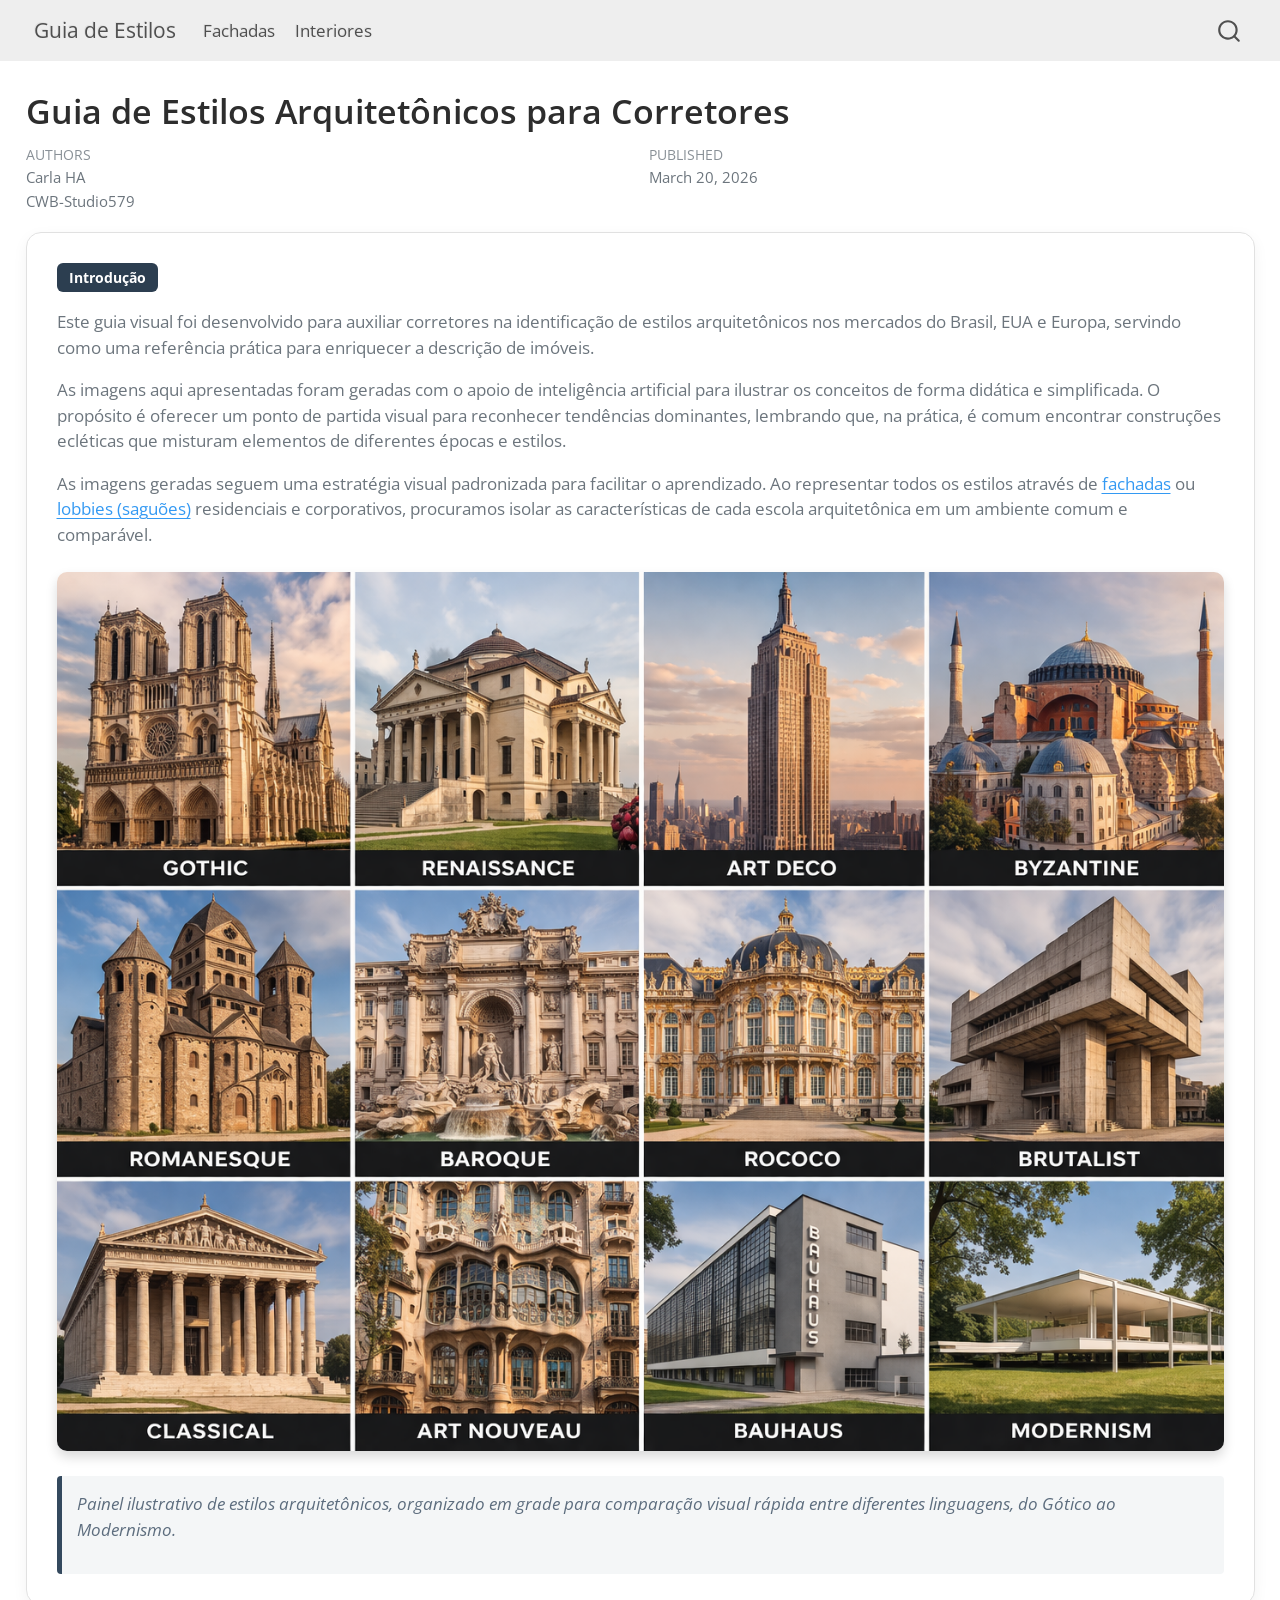
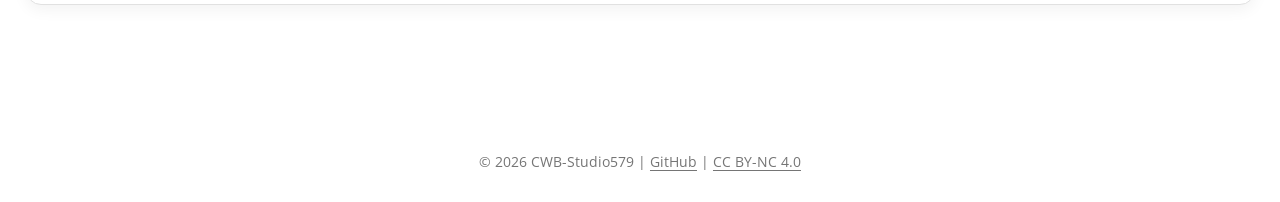
==== commit c7216b82: "regular maintenance" ====
--- a/index.html
+++ b/index.html
@@ -44,9 +44,6 @@
 <script src="site_libs/bootstrap/bootstrap.min.js"></script>
 <link href="site_libs/bootstrap/bootstrap-icons.css" rel="stylesheet">
 <link href="site_libs/bootstrap/bootstrap-156c5022be28fb4ff5bb7c7b02de766a.min.css" rel="stylesheet" append-hash="true" id="quarto-bootstrap" data-mode="light">
-<script src="site_libs/quarto-contrib/glightbox/glightbox.min.js"></script>
-<link href="site_libs/quarto-contrib/glightbox/glightbox.min.css" rel="stylesheet">
-<link href="site_libs/quarto-contrib/glightbox/lightbox.css" rel="stylesheet">
 <script id="quarto-search-options" type="application/json">{
   "location": "navbar",
   "copy-button": false,
@@ -99,12 +96,12 @@
           <div class="collapse navbar-collapse" id="navbarCollapse">
             <ul class="navbar-nav navbar-nav-scroll me-auto">
   <li class="nav-item">
+    <a class="nav-link" href="./fachadas.html"> 
+<span class="menu-text">Fachadas</span></a>
+  </li>  
+  <li class="nav-item">
     <a class="nav-link" href="./interiores.html"> 
 <span class="menu-text">Interiores</span></a>
-  </li>  
-  <li class="nav-item">
-    <a class="nav-link" href="./fachadas.html"> 
-<span class="menu-text">Fachadas</span></a>
   </li>  
 </ul>
           </div> <!-- /navcollapse -->
@@ -167,9 +164,9 @@
 <div class="hide-on-mobile">
 <p>Este guia visual foi desenvolvido para auxiliar corretores na identificação de estilos arquitetônicos nos mercados do Brasil, EUA e Europa, servindo como uma referência prática para enriquecer a descrição de imóveis.</p>
 <p>As imagens aqui apresentadas foram geradas com o apoio de inteligência artificial para ilustrar os conceitos de forma didática e simplificada. O propósito é oferecer um ponto de partida visual para reconhecer tendências dominantes, lembrando que, na prática, é comum encontrar construções ecléticas que misturam elementos de diferentes épocas e estilos.</p>
-<p>As imagens geradas seguem uma estratégia visual padronizada para facilitar o aprendizado. Ao representar todos os estilos através de fachadas ou lobbies (saguões) residenciais e corporativos, procuramos isolar as características de cada escola arquitetônica em um ambiente comum e comparável.</p>
+<p>As imagens geradas seguem uma estratégia visual padronizada para facilitar o aprendizado. Ao representar todos os estilos através de <a href="fachadas.html">fachadas</a> ou <a href="interiores.html">lobbies (saguões)</a> residenciais e corporativos, procuramos isolar as características de cada escola arquitetônica em um ambiente comum e comparável.</p>
 <div class="image-container">
-<p><a href="fachadas/painel1.png" class="lightbox" data-gallery="quarto-lightbox-gallery-1"><img src="fachadas/painel1.png" class="img-fluid"></a></p>
+<p><a href="fachadas.html"><img src="fachadas/painel1.png" class="img-fluid"></a></p>
 </div>
 <div class="broker-tip">
 <p>Painel ilustrativo de estilos arquitetônicos, organizado em grade para comparação visual rápida entre diferentes linguagens, do Gótico ao Modernismo.</p>
@@ -594,38 +591,6 @@
     </div>
   </div>
 </footer>
-<script>var lightboxQuarto = GLightbox({"closeEffect":"zoom","descPosition":"bottom","loop":false,"openEffect":"zoom","selector":".lightbox"});
-(function() {
-  let previousOnload = window.onload;
-  window.onload = () => {
-    if (previousOnload) {
-      previousOnload();
-    }
-    lightboxQuarto.on('slide_before_load', (data) => {
-      const { slideIndex, slideNode, slideConfig, player, trigger } = data;
-      const href = trigger.getAttribute('href');
-      if (href !== null) {
-        const imgEl = window.document.querySelector(`a[href="${href}"] img`);
-        if (imgEl !== null) {
-          const srcAttr = imgEl.getAttribute("src");
-          if (srcAttr && srcAttr.startsWith("data:")) {
-            slideConfig.href = srcAttr;
-          }
-        }
-      } 
-    });
-  
-    lightboxQuarto.on('slide_after_load', (data) => {
-      const { slideIndex, slideNode, slideConfig, player, trigger } = data;
-      if (window.Quarto?.typesetMath) {
-        window.Quarto.typesetMath(slideNode);
-      }
-    });
-  
-  };
-  
-})();
-          </script>
 
 
 
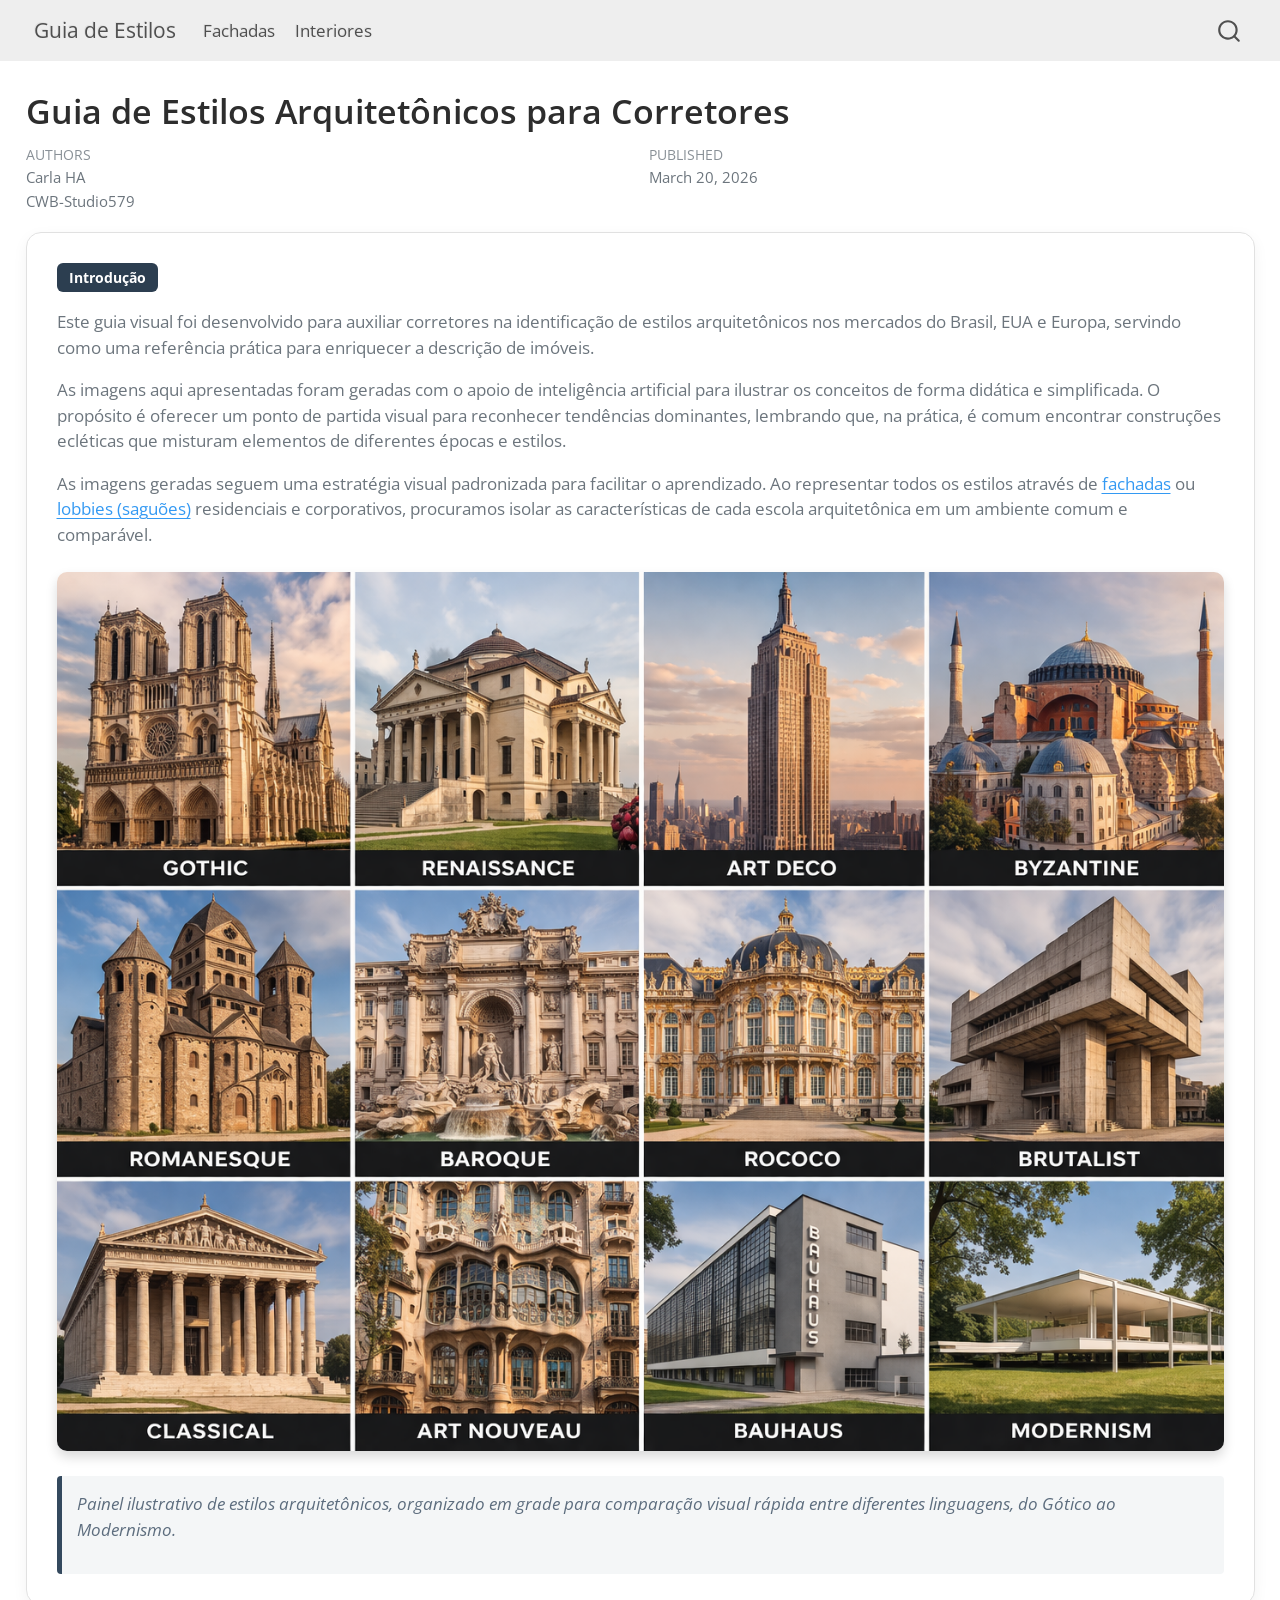
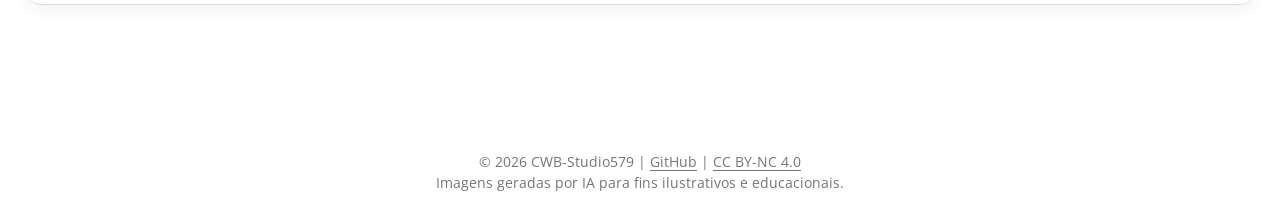
==== commit 68eb0ed6: "regular maintenance" ====
--- a/index.html
+++ b/index.html
@@ -584,7 +584,7 @@
       &nbsp;
     </div>   
     <div class="nav-footer-center">
-<p>© 2026 CWB-Studio579 | <a href="https://cwb-studio.github.io/arqs/">GitHub</a> | <a href="https://creativecommons.org/licenses/by-nc/4.0/">CC BY-NC 4.0</a></p>
+<p>© 2026 CWB-Studio579 | <a href="https://cwb-studio.github.io/arqs/">GitHub</a> | <a href="https://creativecommons.org/licenses/by-nc/4.0/">CC BY-NC 4.0</a> <br> Imagens geradas por IA para fins ilustrativos e educacionais.</p>
 </div>
     <div class="nav-footer-right">
       &nbsp;
